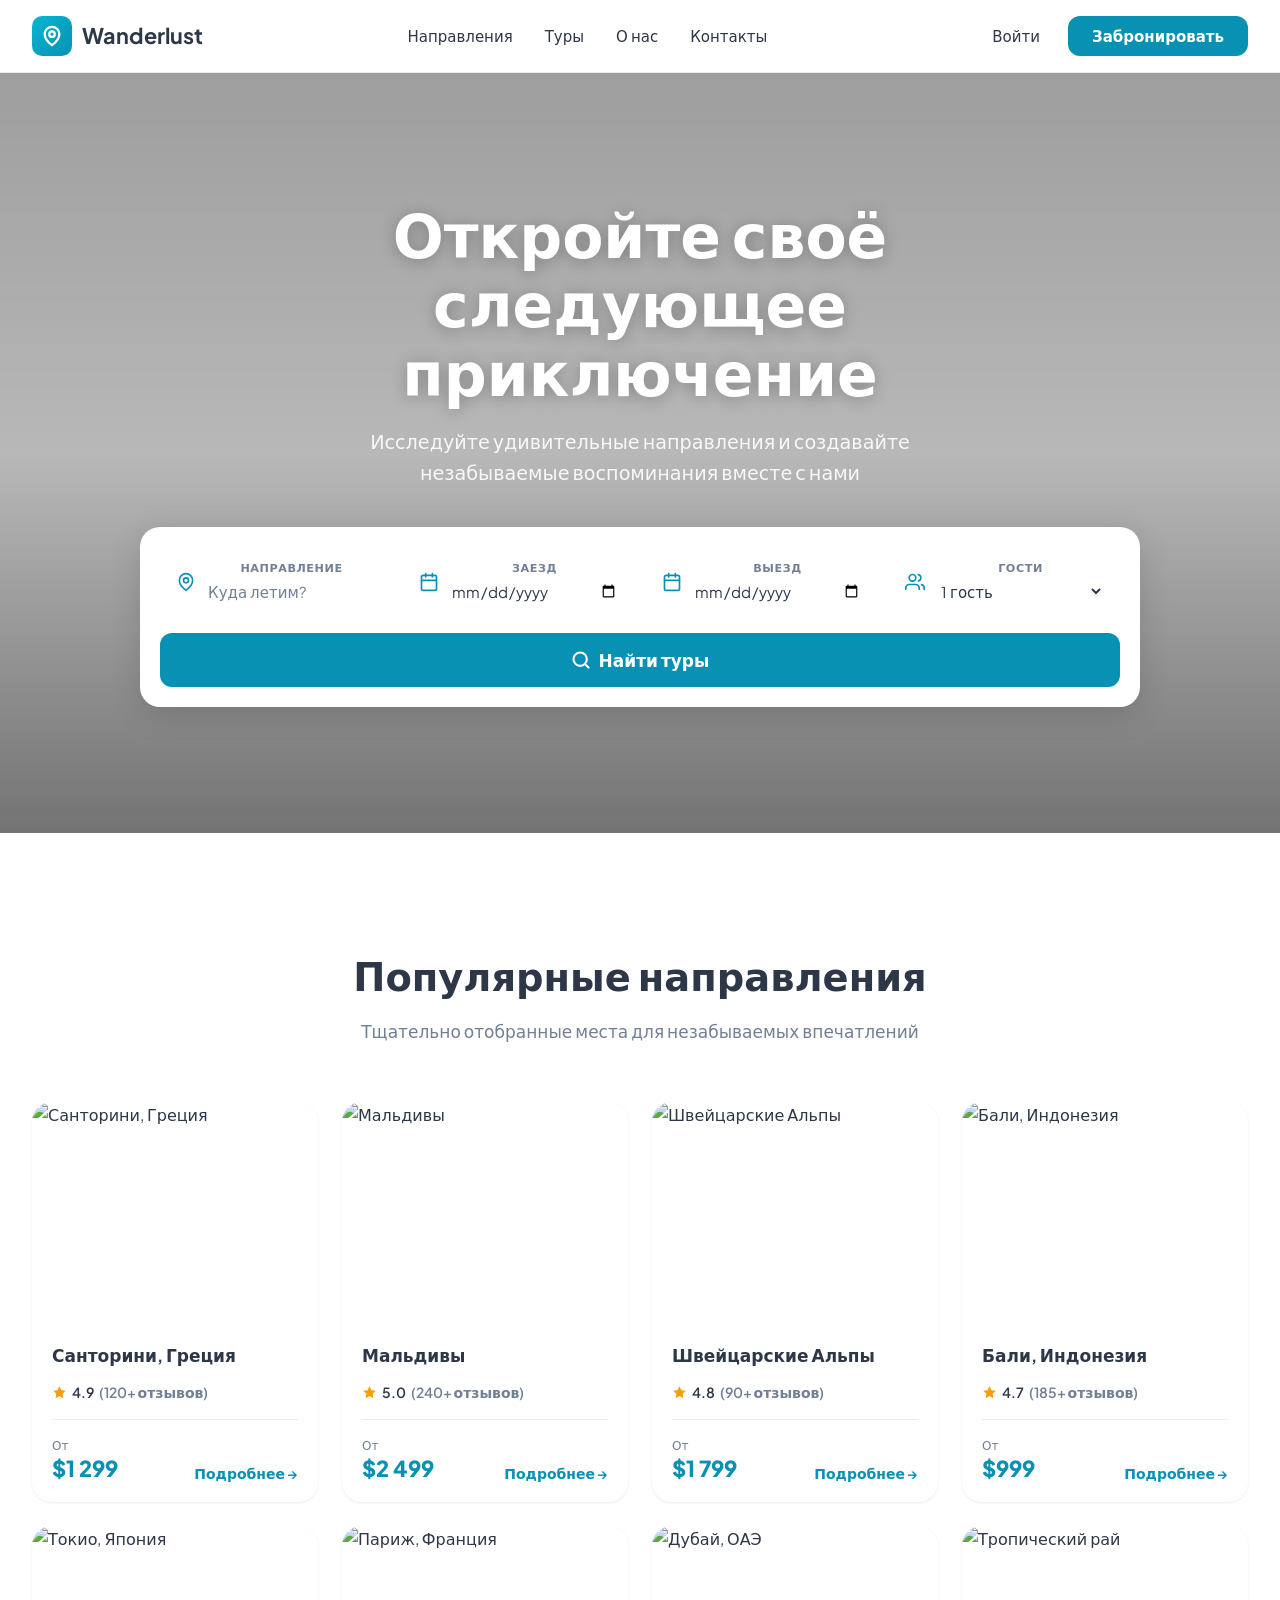
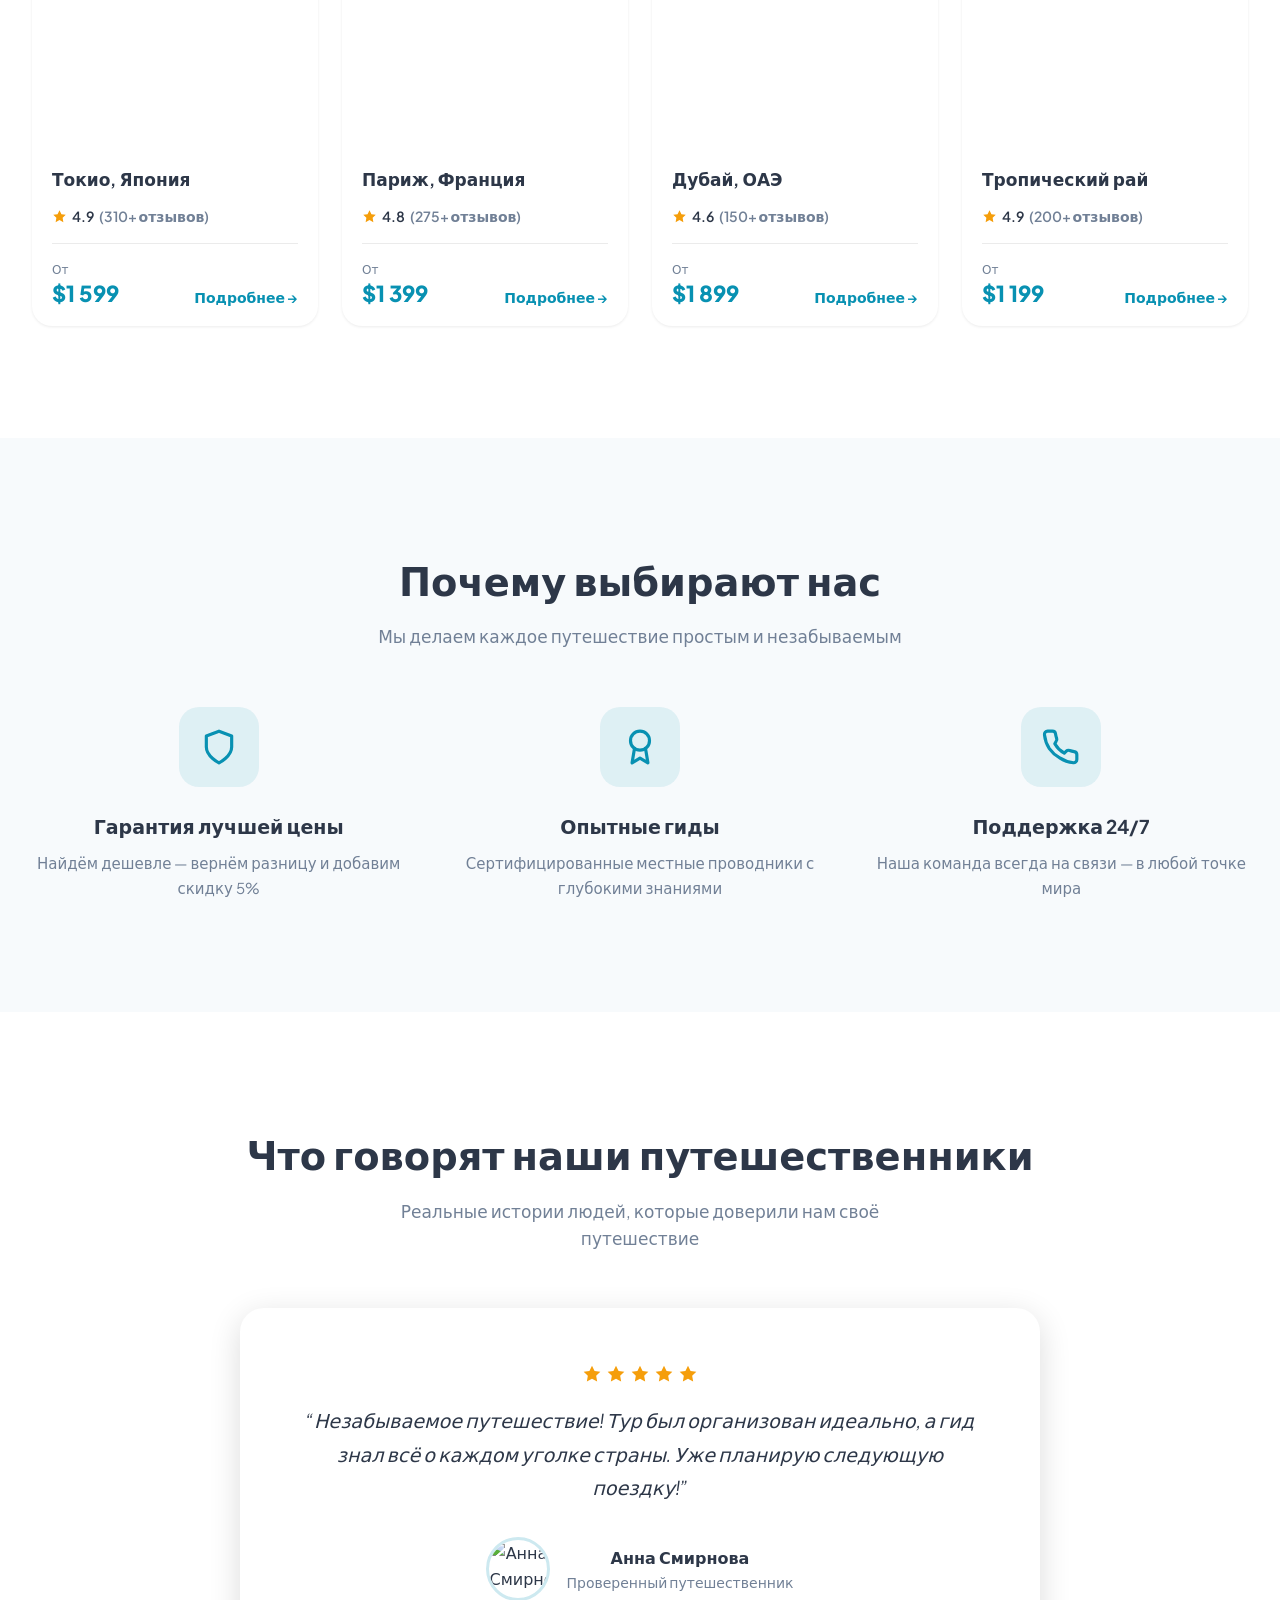
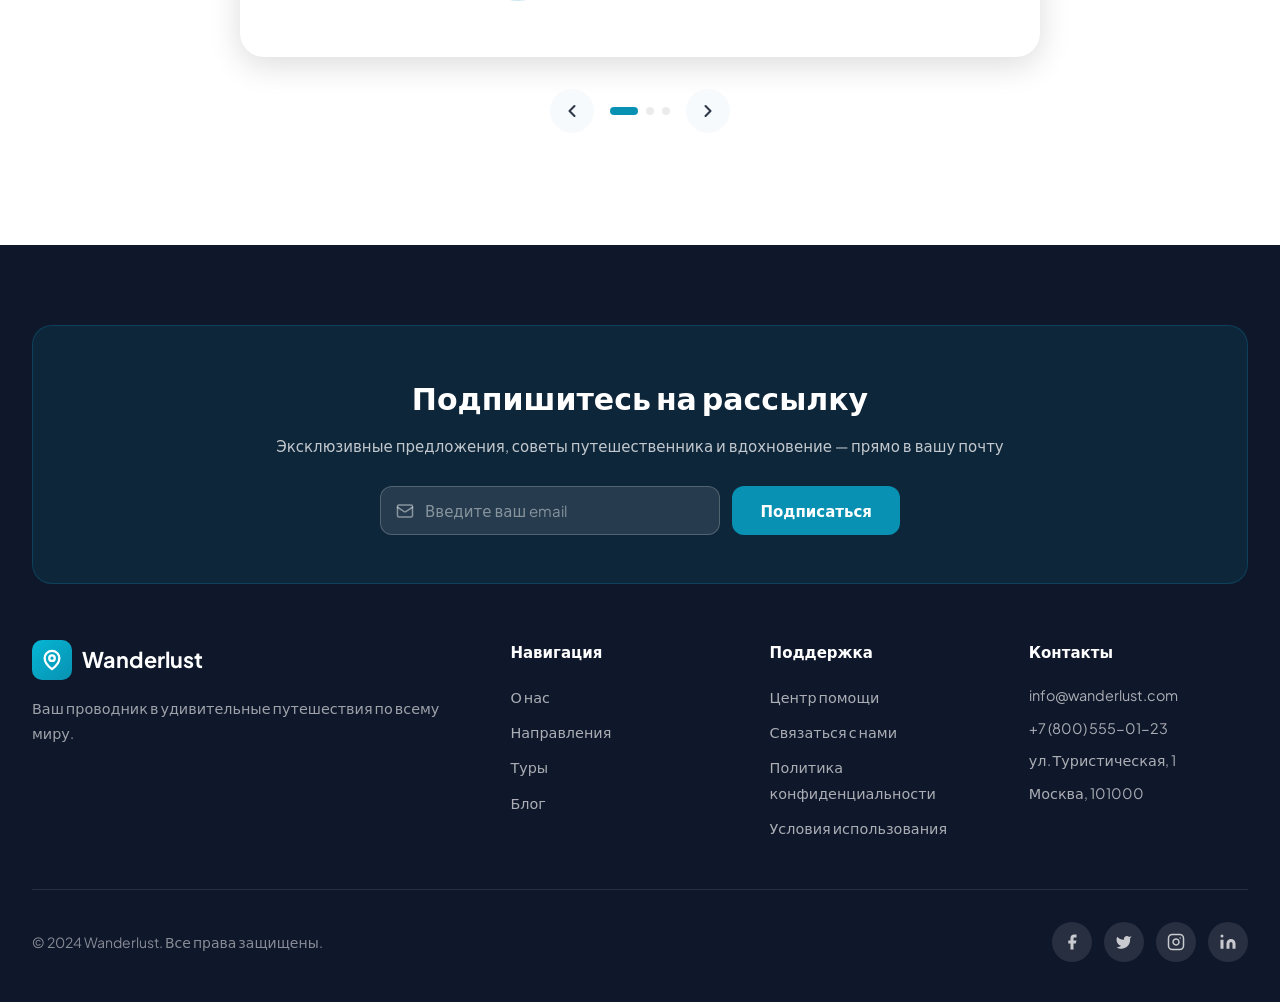
==== index.html @ 2a28f260 "Initial commit: Wanderlust landing page — beautiful travel agency site with search, destinations, te" ====
<!DOCTYPE html>
<html lang="ru">
<head>
  <meta charset="UTF-8" />
  <meta name="viewport" content="width=device-width, initial-scale=1.0" />
  <title>Wanderlust — Туристическое агентство</title>
  <meta name="description" content="Откройте следующее приключение вместе с Wanderlust. Лучшие направления, незабываемые туры и лучшие цены." />
  <link rel="preconnect" href="https://fonts.googleapis.com" />
  <link rel="preconnect" href="https://fonts.gstatic.com" crossorigin />
  <link href="https://fonts.googleapis.com/css2?family=Plus+Jakarta+Sans:wght@400;500;600;700;800&display=swap" rel="stylesheet" />
  <link rel="stylesheet" href="style.css" />
</head>
<body>

  <!-- HEADER -->
  <header class="header" id="header">
    <div class="container header__inner">
      <a href="#" class="logo">
        <div class="logo__icon">
          <svg width="22" height="22" viewBox="0 0 24 24" fill="none" stroke="currentColor" stroke-width="2.5" stroke-linecap="round" stroke-linejoin="round"><path d="M20 10c0 6-8 12-8 12S4 16 4 10a8 8 0 1 1 16 0Z"/><circle cx="12" cy="10" r="3"/></svg>
        </div>
        <span>Wanderlust</span>
      </a>

      <nav class="nav" id="nav">
        <a href="#destinations" class="nav__link">Направления</a>
        <a href="#tours" class="nav__link">Туры</a>
        <a href="#about" class="nav__link">О нас</a>
        <a href="#contact" class="nav__link">Контакты</a>
      </nav>

      <div class="header__actions">
        <button class="btn-ghost">Войти</button>
        <button class="btn-primary">Забронировать</button>
      </div>

      <button class="burger" id="burger" aria-label="Открыть меню">
        <span></span><span></span><span></span>
      </button>
    </div>

    <div class="mobile-nav" id="mobile-nav">
      <a href="#destinations" class="mobile-nav__link">Направления</a>
      <a href="#tours" class="mobile-nav__link">Туры</a>
      <a href="#about" class="mobile-nav__link">О нас</a>
      <a href="#contact" class="mobile-nav__link">Контакты</a>
      <div class="mobile-nav__actions">
        <button class="btn-ghost">Войти</button>
        <button class="btn-primary">Забронировать</button>
      </div>
    </div>
  </header>

  <!-- HERO -->
  <section class="hero">
    <div class="hero__bg" style="background-image: url('https://images.unsplash.com/photo-1603477849227-705c424d1d80?crop=entropy&cs=tinysrgb&fit=max&fm=jpg&q=80&w=1920')">
      <div class="hero__overlay"></div>
    </div>

    <div class="container hero__content">
      <h1 class="hero__title">Откройте своё следующее приключение</h1>
      <p class="hero__subtitle">Исследуйте удивительные направления и создавайте незабываемые воспоминания вместе с нами</p>

      <div class="search-card">
        <div class="search-card__fields">
          <div class="search-field">
            <svg class="search-field__icon" viewBox="0 0 24 24" fill="none" stroke="currentColor" stroke-width="2" stroke-linecap="round" stroke-linejoin="round"><path d="M20 10c0 6-8 12-8 12S4 16 4 10a8 8 0 1 1 16 0Z"/><circle cx="12" cy="10" r="3"/></svg>
            <div class="search-field__body">
              <label>Направление</label>
              <input type="text" placeholder="Куда летим?" />
            </div>
          </div>

          <div class="search-field">
            <svg class="search-field__icon" viewBox="0 0 24 24" fill="none" stroke="currentColor" stroke-width="2" stroke-linecap="round" stroke-linejoin="round"><rect width="18" height="18" x="3" y="4" rx="2" ry="2"/><line x1="16" x2="16" y1="2" y2="6"/><line x1="8" x2="8" y1="2" y2="6"/><line x1="3" x2="21" y1="10" y2="10"/></svg>
            <div class="search-field__body">
              <label>Заезд</label>
              <input type="date" />
            </div>
          </div>

          <div class="search-field">
            <svg class="search-field__icon" viewBox="0 0 24 24" fill="none" stroke="currentColor" stroke-width="2" stroke-linecap="round" stroke-linejoin="round"><rect width="18" height="18" x="3" y="4" rx="2" ry="2"/><line x1="16" x2="16" y1="2" y2="6"/><line x1="8" x2="8" y1="2" y2="6"/><line x1="3" x2="21" y1="10" y2="10"/></svg>
            <div class="search-field__body">
              <label>Выезд</label>
              <input type="date" />
            </div>
          </div>

          <div class="search-field">
            <svg class="search-field__icon" viewBox="0 0 24 24" fill="none" stroke="currentColor" stroke-width="2" stroke-linecap="round" stroke-linejoin="round"><path d="M17 21v-2a4 4 0 0 0-4-4H5a4 4 0 0 0-4 4v2"/><circle cx="9" cy="7" r="4"/><path d="M23 21v-2a4 4 0 0 0-3-3.87"/><path d="M16 3.13a4 4 0 0 1 0 7.75"/></svg>
            <div class="search-field__body">
              <label>Гости</label>
              <select>
                <option>1 гость</option>
                <option>2 гостя</option>
                <option>3 гостя</option>
                <option>4+ гостей</option>
              </select>
            </div>
          </div>
        </div>

        <button class="search-card__btn">
          <svg width="20" height="20" viewBox="0 0 24 24" fill="none" stroke="currentColor" stroke-width="2.5" stroke-linecap="round" stroke-linejoin="round"><circle cx="11" cy="11" r="8"/><path d="m21 21-4.35-4.35"/></svg>
          Найти туры
        </button>
      </div>
    </div>
  </section>

  <!-- ПОПУЛЯРНЫЕ НАПРАВЛЕНИЯ -->
  <section class="section" id="destinations">
    <div class="container">
      <div class="section-header">
        <h2>Популярные направления</h2>
        <p>Тщательно отобранные места для незабываемых впечатлений</p>
      </div>

      <div class="destinations-grid">

        <div class="dest-card">
          <div class="dest-card__img-wrap">
            <img src="https://images.unsplash.com/photo-1533441865127-f4806aaa12cc?crop=entropy&cs=tinysrgb&fit=max&fm=jpg&q=80&w=600" alt="Санторини, Греция" loading="lazy" />
          </div>
          <div class="dest-card__body">
            <h3>Санторини, Греция</h3>
            <div class="dest-card__meta">
              <div class="rating">
                <svg class="star" viewBox="0 0 24 24"><path d="M12 2l3.09 6.26L22 9.27l-5 4.87 1.18 6.88L12 17.77l-6.18 3.25L7 14.14 2 9.27l6.91-1.01L12 2z"/></svg>
                <span>4.9</span>
                <span class="rating__count">(120+ отзывов)</span>
              </div>
            </div>
            <div class="dest-card__footer">
              <div class="dest-card__price">
                <span class="dest-card__price-from">От</span>
                <span class="dest-card__price-val">$1 299</span>
              </div>
              <button class="btn-link">Подробнее →</button>
            </div>
          </div>
        </div>

        <div class="dest-card">
          <div class="dest-card__img-wrap">
            <img src="https://images.unsplash.com/photo-1514282401047-d79a71a590e8?crop=entropy&cs=tinysrgb&fit=max&fm=jpg&q=80&w=600" alt="Мальдивы" loading="lazy" />
          </div>
          <div class="dest-card__body">
            <h3>Мальдивы</h3>
            <div class="dest-card__meta">
              <div class="rating">
                <svg class="star" viewBox="0 0 24 24"><path d="M12 2l3.09 6.26L22 9.27l-5 4.87 1.18 6.88L12 17.77l-6.18 3.25L7 14.14 2 9.27l6.91-1.01L12 2z"/></svg>
                <span>5.0</span>
                <span class="rating__count">(240+ отзывов)</span>
              </div>
            </div>
            <div class="dest-card__footer">
              <div class="dest-card__price">
                <span class="dest-card__price-from">От</span>
                <span class="dest-card__price-val">$2 499</span>
              </div>
              <button class="btn-link">Подробнее →</button>
            </div>
          </div>
        </div>

        <div class="dest-card">
          <div class="dest-card__img-wrap">
            <img src="https://images.unsplash.com/photo-1527668752968-14dc70a27c95?crop=entropy&cs=tinysrgb&fit=max&fm=jpg&q=80&w=600" alt="Швейцарские Альпы" loading="lazy" />
          </div>
          <div class="dest-card__body">
            <h3>Швейцарские Альпы</h3>
            <div class="dest-card__meta">
              <div class="rating">
                <svg class="star" viewBox="0 0 24 24"><path d="M12 2l3.09 6.26L22 9.27l-5 4.87 1.18 6.88L12 17.77l-6.18 3.25L7 14.14 2 9.27l6.91-1.01L12 2z"/></svg>
                <span>4.8</span>
                <span class="rating__count">(90+ отзывов)</span>
              </div>
            </div>
            <div class="dest-card__footer">
              <div class="dest-card__price">
                <span class="dest-card__price-from">От</span>
                <span class="dest-card__price-val">$1 799</span>
              </div>
              <button class="btn-link">Подробнее →</button>
            </div>
          </div>
        </div>

        <div class="dest-card">
          <div class="dest-card__img-wrap">
            <img src="https://images.unsplash.com/photo-1555400038-63f5ba517a47?crop=entropy&cs=tinysrgb&fit=max&fm=jpg&q=80&w=600" alt="Бали, Индонезия" loading="lazy" />
          </div>
          <div class="dest-card__body">
            <h3>Бали, Индонезия</h3>
            <div class="dest-card__meta">
              <div class="rating">
                <svg class="star" viewBox="0 0 24 24"><path d="M12 2l3.09 6.26L22 9.27l-5 4.87 1.18 6.88L12 17.77l-6.18 3.25L7 14.14 2 9.27l6.91-1.01L12 2z"/></svg>
                <span>4.7</span>
                <span class="rating__count">(185+ отзывов)</span>
              </div>
            </div>
            <div class="dest-card__footer">
              <div class="dest-card__price">
                <span class="dest-card__price-from">От</span>
                <span class="dest-card__price-val">$999</span>
              </div>
              <button class="btn-link">Подробнее →</button>
            </div>
          </div>
        </div>

        <div class="dest-card">
          <div class="dest-card__img-wrap">
            <img src="https://images.unsplash.com/photo-1551322120-c697cf88fbdc?crop=entropy&cs=tinysrgb&fit=max&fm=jpg&q=80&w=600" alt="Токио, Япония" loading="lazy" />
          </div>
          <div class="dest-card__body">
            <h3>Токио, Япония</h3>
            <div class="dest-card__meta">
              <div class="rating">
                <svg class="star" viewBox="0 0 24 24"><path d="M12 2l3.09 6.26L22 9.27l-5 4.87 1.18 6.88L12 17.77l-6.18 3.25L7 14.14 2 9.27l6.91-1.01L12 2z"/></svg>
                <span>4.9</span>
                <span class="rating__count">(310+ отзывов)</span>
              </div>
            </div>
            <div class="dest-card__footer">
              <div class="dest-card__price">
                <span class="dest-card__price-from">От</span>
                <span class="dest-card__price-val">$1 599</span>
              </div>
              <button class="btn-link">Подробнее →</button>
            </div>
          </div>
        </div>

        <div class="dest-card">
          <div class="dest-card__img-wrap">
            <img src="https://images.unsplash.com/photo-1511739001486-6bfe10ce785f?crop=entropy&cs=tinysrgb&fit=max&fm=jpg&q=80&w=600" alt="Париж, Франция" loading="lazy" />
          </div>
          <div class="dest-card__body">
            <h3>Париж, Франция</h3>
            <div class="dest-card__meta">
              <div class="rating">
                <svg class="star" viewBox="0 0 24 24"><path d="M12 2l3.09 6.26L22 9.27l-5 4.87 1.18 6.88L12 17.77l-6.18 3.25L7 14.14 2 9.27l6.91-1.01L12 2z"/></svg>
                <span>4.8</span>
                <span class="rating__count">(275+ отзывов)</span>
              </div>
            </div>
            <div class="dest-card__footer">
              <div class="dest-card__price">
                <span class="dest-card__price-from">От</span>
                <span class="dest-card__price-val">$1 399</span>
              </div>
              <button class="btn-link">Подробнее →</button>
            </div>
          </div>
        </div>

        <div class="dest-card">
          <div class="dest-card__img-wrap">
            <img src="https://images.unsplash.com/photo-1512453979798-5ea266f8880c?crop=entropy&cs=tinysrgb&fit=max&fm=jpg&q=80&w=600" alt="Дубай, ОАЭ" loading="lazy" />
          </div>
          <div class="dest-card__body">
            <h3>Дубай, ОАЭ</h3>
            <div class="dest-card__meta">
              <div class="rating">
                <svg class="star" viewBox="0 0 24 24"><path d="M12 2l3.09 6.26L22 9.27l-5 4.87 1.18 6.88L12 17.77l-6.18 3.25L7 14.14 2 9.27l6.91-1.01L12 2z"/></svg>
                <span>4.6</span>
                <span class="rating__count">(150+ отзывов)</span>
              </div>
            </div>
            <div class="dest-card__footer">
              <div class="dest-card__price">
                <span class="dest-card__price-from">От</span>
                <span class="dest-card__price-val">$1 899</span>
              </div>
              <button class="btn-link">Подробнее →</button>
            </div>
          </div>
        </div>

        <div class="dest-card">
          <div class="dest-card__img-wrap">
            <img src="https://images.unsplash.com/photo-1603477849227-705c424d1d80?crop=entropy&cs=tinysrgb&fit=max&fm=jpg&q=80&w=600" alt="Тропический рай" loading="lazy" />
          </div>
          <div class="dest-card__body">
            <h3>Тропический рай</h3>
            <div class="dest-card__meta">
              <div class="rating">
                <svg class="star" viewBox="0 0 24 24"><path d="M12 2l3.09 6.26L22 9.27l-5 4.87 1.18 6.88L12 17.77l-6.18 3.25L7 14.14 2 9.27l6.91-1.01L12 2z"/></svg>
                <span>4.9</span>
                <span class="rating__count">(200+ отзывов)</span>
              </div>
            </div>
            <div class="dest-card__footer">
              <div class="dest-card__price">
                <span class="dest-card__price-from">От</span>
                <span class="dest-card__price-val">$1 199</span>
              </div>
              <button class="btn-link">Подробнее →</button>
            </div>
          </div>
        </div>

      </div>
    </div>
  </section>

  <!-- ПОЧЕМУ МЫ -->
  <section class="section section--alt" id="about">
    <div class="container">
      <div class="section-header">
        <h2>Почему выбирают нас</h2>
        <p>Мы делаем каждое путешествие простым и незабываемым</p>
      </div>

      <div class="features-grid">
        <div class="feature-card">
          <div class="feature-card__icon">
            <svg viewBox="0 0 24 24" fill="none" stroke="currentColor" stroke-width="2" stroke-linecap="round" stroke-linejoin="round"><path d="M12 22s8-4 8-10V5l-8-3-8 3v7c0 6 8 10 8 10z"/></svg>
          </div>
          <h3>Гарантия лучшей цены</h3>
          <p>Найдём дешевле — вернём разницу и добавим скидку 5%</p>
        </div>

        <div class="feature-card">
          <div class="feature-card__icon">
            <svg viewBox="0 0 24 24" fill="none" stroke="currentColor" stroke-width="2" stroke-linecap="round" stroke-linejoin="round"><circle cx="12" cy="8" r="6"/><path d="M15.477 12.89 17 22l-5-3-5 3 1.523-9.11"/></svg>
          </div>
          <h3>Опытные гиды</h3>
          <p>Сертифицированные местные проводники с глубокими знаниями</p>
        </div>

        <div class="feature-card">
          <div class="feature-card__icon">
            <svg viewBox="0 0 24 24" fill="none" stroke="currentColor" stroke-width="2" stroke-linecap="round" stroke-linejoin="round"><path d="M22 16.92v3a2 2 0 0 1-2.18 2 19.79 19.79 0 0 1-8.63-3.07A19.5 19.5 0 0 1 4.64 13a19.79 19.79 0 0 1-3.07-8.67A2 2 0 0 1 3.55 2h3a2 2 0 0 1 2 1.72c.127.96.361 1.903.7 2.81a2 2 0 0 1-.45 2.11L8.09 9.91a16 16 0 0 0 6 6l1.27-1.27a2 2 0 0 1 2.11-.45c.907.339 1.85.573 2.81.7A2 2 0 0 1 22 16.92z"/></svg>
          </div>
          <h3>Поддержка 24/7</h3>
          <p>Наша команда всегда на связи — в любой точке мира</p>
        </div>
      </div>
    </div>
  </section>

  <!-- ОТЗЫВЫ -->
  <section class="section" id="tours">
    <div class="container">
      <div class="section-header">
        <h2>Что говорят наши путешественники</h2>
        <p>Реальные истории людей, которые доверили нам своё путешествие</p>
      </div>

      <div class="testimonials">
        <div class="testimonial-card" id="testimonial-card">
          <div class="testimonial-stars" id="testimonial-stars"></div>
          <blockquote class="testimonial-quote" id="testimonial-quote"></blockquote>
          <div class="testimonial-author">
            <img id="testimonial-avatar" src="" alt="" class="testimonial-avatar" />
            <div>
              <div class="testimonial-name" id="testimonial-name"></div>
              <div class="testimonial-role">Проверенный путешественник</div>
            </div>
          </div>
        </div>

        <div class="testimonial-controls">
          <button class="testimonial-btn" id="prev-btn" aria-label="Предыдущий отзыв">
            <svg width="20" height="20" viewBox="0 0 24 24" fill="none" stroke="currentColor" stroke-width="2.5" stroke-linecap="round" stroke-linejoin="round"><path d="m15 18-6-6 6-6"/></svg>
          </button>
          <div class="testimonial-dots" id="testimonial-dots"></div>
          <button class="testimonial-btn" id="next-btn" aria-label="Следующий отзыв">
            <svg width="20" height="20" viewBox="0 0 24 24" fill="none" stroke="currentColor" stroke-width="2.5" stroke-linecap="round" stroke-linejoin="round"><path d="m9 18 6-6-6-6"/></svg>
          </button>
        </div>
      </div>
    </div>
  </section>

  <!-- FOOTER -->
  <footer class="footer" id="contact">
    <div class="container">

      <div class="newsletter">
        <h3>Подпишитесь на рассылку</h3>
        <p>Эксклюзивные предложения, советы путешественника и вдохновение — прямо в вашу почту</p>
        <div class="newsletter__form">
          <div class="newsletter__input-wrap">
            <svg class="newsletter__icon" viewBox="0 0 24 24" fill="none" stroke="currentColor" stroke-width="2" stroke-linecap="round" stroke-linejoin="round"><rect width="20" height="16" x="2" y="4" rx="2"/><path d="m22 7-8.97 5.7a1.94 1.94 0 0 1-2.06 0L2 7"/></svg>
            <input type="email" placeholder="Введите ваш email" class="newsletter__input" />
          </div>
          <button class="btn-primary newsletter__btn">Подписаться</button>
        </div>
      </div>

      <div class="footer-grid">
        <div class="footer-brand">
          <div class="logo logo--light">
            <div class="logo__icon">
              <svg width="22" height="22" viewBox="0 0 24 24" fill="none" stroke="currentColor" stroke-width="2.5" stroke-linecap="round" stroke-linejoin="round"><path d="M20 10c0 6-8 12-8 12S4 16 4 10a8 8 0 1 1 16 0Z"/><circle cx="12" cy="10" r="3"/></svg>
            </div>
            <span>Wanderlust</span>
          </div>
          <p class="footer-brand__text">Ваш проводник в удивительные путешествия по всему миру.</p>
        </div>

        <div class="footer-col">
          <h4>Навигация</h4>
          <ul>
            <li><a href="#">О нас</a></li>
            <li><a href="#destinations">Направления</a></li>
            <li><a href="#tours">Туры</a></li>
            <li><a href="#">Блог</a></li>
          </ul>
        </div>

        <div class="footer-col">
          <h4>Поддержка</h4>
          <ul>
            <li><a href="#">Центр помощи</a></li>
            <li><a href="#">Связаться с нами</a></li>
            <li><a href="#">Политика конфиденциальности</a></li>
            <li><a href="#">Условия использования</a></li>
          </ul>
        </div>

        <div class="footer-col">
          <h4>Контакты</h4>
          <ul class="footer-col--contacts">
            <li>info@wanderlust.com</li>
            <li>+7 (800) 555-01-23</li>
            <li>ул. Туристическая, 1</li>
            <li>Москва, 101000</li>
          </ul>
        </div>
      </div>

      <div class="footer-bottom">
        <p>© 2024 Wanderlust. Все права защищены.</p>
        <div class="social-links">
          <a href="#" class="social-link" aria-label="Facebook">
            <svg width="18" height="18" viewBox="0 0 24 24" fill="currentColor"><path d="M18 2h-3a5 5 0 0 0-5 5v3H7v4h3v8h4v-8h3l1-4h-4V7a1 1 0 0 1 1-1h3z"/></svg>
          </a>
          <a href="#" class="social-link" aria-label="Twitter">
            <svg width="18" height="18" viewBox="0 0 24 24" fill="currentColor"><path d="M22 4s-.7 2.1-2 3.4c1.6 10-9.4 17.3-18 11.6 2.2.1 4.4-.6 6-2C3 15.5.5 9.6 3 5c2.2 2.6 5.6 4.1 9 4-.9-4.2 4-6.6 7-3.8 1.1 0 3-1.2 3-1.2z"/></svg>
          </a>
          <a href="#" class="social-link" aria-label="Instagram">
            <svg width="18" height="18" viewBox="0 0 24 24" fill="none" stroke="currentColor" stroke-width="2" stroke-linecap="round" stroke-linejoin="round"><rect width="20" height="20" x="2" y="2" rx="5" ry="5"/><path d="M16 11.37A4 4 0 1 1 12.63 8 4 4 0 0 1 16 11.37z"/><line x1="17.5" x2="17.51" y1="6.5" y2="6.5"/></svg>
          </a>
          <a href="#" class="social-link" aria-label="LinkedIn">
            <svg width="18" height="18" viewBox="0 0 24 24" fill="currentColor"><path d="M16 8a6 6 0 0 1 6 6v7h-4v-7a2 2 0 0 0-2-2 2 2 0 0 0-2 2v7h-4v-7a6 6 0 0 1 6-6z"/><rect width="4" height="12" x="2" y="9"/><circle cx="4" cy="4" r="2"/></svg>
          </a>
        </div>
      </div>

    </div>
  </footer>

  <!-- MODAL -->
  <div class="modal-overlay" id="modal-overlay" role="dialog" aria-modal="true" aria-labelledby="modal-title">
    <div class="modal" id="modal">
      <button class="modal__close" id="modal-close" aria-label="Закрыть">
        <svg width="20" height="20" viewBox="0 0 24 24" fill="none" stroke="currentColor" stroke-width="2.5" stroke-linecap="round" stroke-linejoin="round"><path d="M18 6 6 18"/><path d="m6 6 12 12"/></svg>
      </button>
      <div class="modal__img-wrap">
        <img id="modal-img" src="" alt="" />
        <div class="modal__img-overlay"></div>
        <div class="modal__badge" id="modal-badge"></div>
      </div>
      <div class="modal__body">
        <div class="modal__meta">
          <div class="rating" id="modal-rating"></div>
          <span class="modal__price" id="modal-price"></span>
        </div>
        <h2 class="modal__title" id="modal-title"></h2>
        <p class="modal__desc" id="modal-desc"></p>
        <ul class="modal__highlights" id="modal-highlights"></ul>
        <button class="btn-primary modal__cta">Забронировать тур</button>
      </div>
    </div>
  </div>

  <script src="script.js"></script>
</body>
</html>
---- style.css ----
/* ============================================================
   RESET & BASE
   ============================================================ */
*, *::before, *::after {
  box-sizing: border-box;
  margin: 0;
  padding: 0;
  scrollbar-width: none;
}
*::-webkit-scrollbar { display: none; }

:root {
  --primary:        #0891b2;
  --primary-dark:   #0e7490;
  --foreground:     #2d3748;
  --muted:          #718096;
  --border:         rgba(0,0,0,0.08);
  --bg:             #ffffff;
  --bg-alt:         #f7fafc;
  --card:           #ffffff;
  --radius:         0.75rem;
  --radius-xl:      1.25rem;
  --shadow-sm:      0 1px 3px rgba(0,0,0,0.08);
  --shadow-md:      0 4px 16px rgba(0,0,0,0.10);
  --shadow-lg:      0 8px 32px rgba(0,0,0,0.14);
  --transition:     0.25s ease;
  --font:           'Plus Jakarta Sans', system-ui, -apple-system, sans-serif;
}

html {
  font-size: 16px;
  scroll-behavior: smooth;
}

body {
  font-family: var(--font);
  color: var(--foreground);
  background: var(--bg);
  line-height: 1.6;
  -webkit-font-smoothing: antialiased;
}

img { display: block; max-width: 100%; }
a  { text-decoration: none; color: inherit; }
button { cursor: pointer; border: none; background: none; font-family: var(--font); }
input, select { font-family: var(--font); }
ul { list-style: none; }

/* ============================================================
   LAYOUT
   ============================================================ */
.container {
  width: 100%;
  max-width: 1280px;
  margin: 0 auto;
  padding: 0 1.5rem;
}

@media (min-width: 1024px) {
  .container { padding: 0 2rem; }
}

/* ============================================================
   BUTTONS
   ============================================================ */
.btn-primary {
  display: inline-flex;
  align-items: center;
  justify-content: center;
  gap: 0.5rem;
  padding: 0.65rem 1.5rem;
  background: var(--primary);
  color: #fff;
  border-radius: var(--radius);
  font-weight: 600;
  font-size: 0.9375rem;
  transition: background var(--transition), box-shadow var(--transition), transform var(--transition);
  white-space: nowrap;
}
.btn-primary:hover {
  background: var(--primary-dark);
  box-shadow: 0 4px 14px rgba(8,145,178,0.35);
  transform: translateY(-1px);
}
.btn-primary:active { transform: translateY(0); }

.btn-ghost {
  display: inline-flex;
  align-items: center;
  padding: 0.65rem 1.25rem;
  color: var(--foreground);
  font-weight: 500;
  font-size: 0.9375rem;
  border-radius: var(--radius);
  transition: color var(--transition), background var(--transition);
}
.btn-ghost:hover { color: var(--primary); background: var(--bg-alt); }

.btn-link {
  color: var(--primary);
  font-size: 0.875rem;
  font-weight: 600;
  transition: color var(--transition);
  background: none;
  border: none;
  cursor: pointer;
}
.btn-link:hover { color: var(--primary-dark); }

/* ============================================================
   LOGO
   ============================================================ */
.logo {
  display: inline-flex;
  align-items: center;
  gap: 0.6rem;
  font-size: 1.35rem;
  font-weight: 700;
  color: var(--foreground);
  transition: opacity var(--transition);
}
.logo:hover { opacity: 0.85; }

.logo__icon {
  width: 40px;
  height: 40px;
  flex-shrink: 0;
  background: linear-gradient(135deg, #06b6d4, #0891b2);
  border-radius: 10px;
  display: flex;
  align-items: center;
  justify-content: center;
  color: #fff;
}

.logo--light { color: #fff; }

/* ============================================================
   HEADER
   ============================================================ */
.header {
  position: sticky;
  top: 0;
  z-index: 100;
  background: rgba(255,255,255,0.97);
  backdrop-filter: blur(10px);
  -webkit-backdrop-filter: blur(10px);
  border-bottom: 1px solid var(--border);
  transition: box-shadow var(--transition);
}
.header.scrolled { box-shadow: var(--shadow-md); }

.header__inner {
  display: flex;
  align-items: center;
  justify-content: space-between;
  height: 72px;
  gap: 1rem;
}

/* Nav */
.nav {
  display: none;
  align-items: center;
  gap: 2rem;
}
@media (min-width: 768px) { .nav { display: flex; } }

.nav__link {
  font-weight: 500;
  font-size: 0.9375rem;
  color: var(--foreground);
  transition: color var(--transition);
  position: relative;
}
.nav__link::after {
  content: '';
  position: absolute;
  bottom: -4px;
  left: 0;
  width: 0;
  height: 2px;
  background: var(--primary);
  border-radius: 2px;
  transition: width var(--transition);
}
.nav__link:hover { color: var(--primary); }
.nav__link:hover::after { width: 100%; }

/* Header actions */
.header__actions {
  display: none;
  align-items: center;
  gap: 0.5rem;
}
@media (min-width: 768px) { .header__actions { display: flex; } }

/* Burger */
.burger {
  display: flex;
  flex-direction: column;
  justify-content: center;
  align-items: center;
  gap: 5px;
  width: 40px;
  height: 40px;
  padding: 6px;
  border-radius: var(--radius);
  transition: background var(--transition);
}
.burger:hover { background: var(--bg-alt); }
.burger span {
  display: block;
  width: 22px;
  height: 2px;
  background: var(--foreground);
  border-radius: 2px;
  transition: transform var(--transition), opacity var(--transition);
  transform-origin: center;
}
.burger.open span:nth-child(1) { transform: translateY(7px) rotate(45deg); }
.burger.open span:nth-child(2) { opacity: 0; transform: scaleX(0); }
.burger.open span:nth-child(3) { transform: translateY(-7px) rotate(-45deg); }

@media (min-width: 768px) { .burger { display: none; } }

/* Mobile nav */
.mobile-nav {
  display: flex;
  flex-direction: column;
  gap: 0;
  background: #fff;
  border-top: 1px solid var(--border);
  max-height: 0;
  overflow: hidden;
  transition: max-height 0.35s ease, padding 0.35s ease;
}
.mobile-nav.open {
  max-height: 400px;
  padding: 1rem 0 1.5rem;
}

.mobile-nav__link {
  display: block;
  padding: 0.75rem 1.5rem;
  font-weight: 500;
  color: var(--foreground);
  font-size: 1rem;
  transition: color var(--transition), background var(--transition);
}
.mobile-nav__link:hover { color: var(--primary); background: var(--bg-alt); }

.mobile-nav__actions {
  display: flex;
  gap: 0.75rem;
  padding: 1rem 1.5rem 0;
}
.mobile-nav__actions .btn-ghost { flex: 1; justify-content: center; }
.mobile-nav__actions .btn-primary { flex: 1; }

@media (min-width: 768px) { .mobile-nav { display: none !important; } }

/* ============================================================
   HERO
   ============================================================ */
.hero {
  position: relative;
  min-height: 580px;
  height: calc(100svh - 72px);
  max-height: 760px;
  display: flex;
  align-items: center;
  overflow: hidden;
}

.hero__bg {
  position: absolute;
  inset: 0;
  background-size: cover;
  background-position: center;
  will-change: transform;
}
.hero__overlay {
  position: absolute;
  inset: 0;
  background: linear-gradient(to bottom, rgba(0,0,0,0.38) 0%, rgba(0,0,0,0.28) 50%, rgba(0,0,0,0.55) 100%);
}

.hero__content {
  position: relative;
  z-index: 2;
  display: flex;
  flex-direction: column;
  align-items: center;
  text-align: center;
  padding-top: 2rem;
  padding-bottom: 2rem;
  width: 100%;
}

.hero__title {
  font-size: clamp(1.75rem, 5vw, 3.75rem);
  font-weight: 800;
  color: #fff;
  line-height: 1.15;
  max-width: 820px;
  margin-bottom: 1.25rem;
  text-shadow: 0 2px 16px rgba(0,0,0,0.25);
}

.hero__subtitle {
  font-size: clamp(1rem, 2vw, 1.2rem);
  color: rgba(255,255,255,0.9);
  max-width: 560px;
  margin-bottom: 2.5rem;
  font-weight: 400;
}

/* Search card */
.search-card {
  width: 100%;
  max-width: 1000px;
  background: #fff;
  border-radius: var(--radius-xl);
  box-shadow: var(--shadow-lg);
  padding: 1.25rem;
}

.search-card__fields {
  display: grid;
  grid-template-columns: 1fr;
  gap: 0.75rem;
}

@media (min-width: 640px) {
  .search-card__fields { grid-template-columns: 1fr 1fr; }
}
@media (min-width: 1024px) {
  .search-card__fields { grid-template-columns: repeat(4, 1fr); }
}

.search-field {
  display: flex;
  align-items: center;
  gap: 0.75rem;
  padding: 0.75rem 1rem;
  border-radius: var(--radius);
  transition: background var(--transition);
}
.search-field:hover { background: var(--bg-alt); }

.search-field__icon {
  width: 20px;
  height: 20px;
  flex-shrink: 0;
  color: var(--primary);
}

.search-field__body {
  flex: 1;
  min-width: 0;
}
.search-field__body label {
  display: block;
  font-size: 0.7rem;
  font-weight: 700;
  text-transform: uppercase;
  letter-spacing: 0.05em;
  color: var(--muted);
  margin-bottom: 2px;
}
.search-field__body input,
.search-field__body select {
  width: 100%;
  border: none;
  outline: none;
  background: transparent;
  font-size: 0.9375rem;
  color: var(--foreground);
}
.search-field__body input::placeholder { color: var(--muted); }
.search-field__body select { cursor: pointer; }

.search-card__btn {
  display: flex;
  align-items: center;
  justify-content: center;
  gap: 0.5rem;
  width: 100%;
  margin-top: 1rem;
  padding: 1rem 1.5rem;
  background: var(--primary);
  color: #fff;
  border-radius: var(--radius);
  font-size: 1.0625rem;
  font-weight: 700;
  transition: background var(--transition), box-shadow var(--transition), transform var(--transition);
}
.search-card__btn:hover {
  background: var(--primary-dark);
  box-shadow: 0 4px 18px rgba(8,145,178,0.4);
  transform: translateY(-1px);
}
.search-card__btn svg { transition: transform var(--transition); }
.search-card__btn:hover svg { transform: scale(1.15); }

/* ============================================================
   SECTIONS
   ============================================================ */
.section {
  padding: 5rem 0;
}
@media (min-width: 1024px) { .section { padding: 7rem 0; }
}

.section--alt { background: var(--bg-alt); }

.section-header {
  text-align: center;
  margin-bottom: 3.5rem;
}
.section-header h2 {
  font-size: clamp(1.6rem, 3vw, 2.5rem);
  font-weight: 800;
  color: var(--foreground);
  margin-bottom: 0.75rem;
}
.section-header p {
  font-size: 1.0625rem;
  color: var(--muted);
  max-width: 560px;
  margin: 0 auto;
}

/* ============================================================
   DESTINATIONS GRID
   ============================================================ */
.destinations-grid {
  display: grid;
  grid-template-columns: 1fr;
  gap: 1.5rem;
}
@media (min-width: 480px) {
  .destinations-grid { grid-template-columns: repeat(2, 1fr); }
}
@media (min-width: 1024px) {
  .destinations-grid { grid-template-columns: repeat(4, 1fr); }
}

/* Destination card */
.dest-card {
  background: var(--card);
  border-radius: var(--radius-xl);
  overflow: hidden;
  box-shadow: var(--shadow-sm);
  transition: box-shadow var(--transition), transform var(--transition);
  cursor: pointer;
}
.dest-card:hover {
  box-shadow: var(--shadow-lg);
  transform: translateY(-4px);
}

.dest-card__img-wrap {
  position: relative;
  height: 220px;
  overflow: hidden;
}
.dest-card__img-wrap img {
  width: 100%;
  height: 100%;
  object-fit: cover;
  transition: transform 0.5s ease;
}
.dest-card:hover .dest-card__img-wrap img { transform: scale(1.08); }

.dest-card__body {
  padding: 1.25rem;
}
.dest-card__body h3 {
  font-size: 1.0625rem;
  font-weight: 700;
  margin-bottom: 0.75rem;
  color: var(--foreground);
}

.dest-card__meta { margin-bottom: 1rem; }

.rating {
  display: flex;
  align-items: center;
  gap: 0.3rem;
}
.star {
  width: 15px;
  height: 15px;
  fill: #f59e0b;
  flex-shrink: 0;
}
.rating span { font-size: 0.875rem; font-weight: 600; }
.rating__count { color: var(--muted); font-weight: 400; }

.dest-card__footer {
  display: flex;
  align-items: flex-end;
  justify-content: space-between;
  border-top: 1px solid var(--border);
  padding-top: 1rem;
}
.dest-card__price-from {
  display: block;
  font-size: 0.75rem;
  color: var(--muted);
}
.dest-card__price-val {
  display: block;
  font-size: 1.375rem;
  font-weight: 800;
  color: var(--primary);
  line-height: 1.2;
}

/* ============================================================
   FEATURES
   ============================================================ */
.features-grid {
  display: grid;
  grid-template-columns: 1fr;
  gap: 2rem;
}
@media (min-width: 768px) {
  .features-grid { grid-template-columns: repeat(3, 1fr); gap: 3rem; }
}

.feature-card {
  text-align: center;
  transition: transform var(--transition);
}
.feature-card:hover { transform: translateY(-6px); }

.feature-card__icon {
  width: 80px;
  height: 80px;
  background: rgba(8,145,178,0.1);
  border-radius: 1.25rem;
  display: flex;
  align-items: center;
  justify-content: center;
  margin: 0 auto 1.5rem;
  transition: background var(--transition), box-shadow var(--transition);
}
.feature-card__icon svg {
  width: 38px;
  height: 38px;
  color: var(--primary);
  transition: color var(--transition);
}
.feature-card:hover .feature-card__icon {
  background: var(--primary);
  box-shadow: 0 8px 24px rgba(8,145,178,0.35);
}
.feature-card:hover .feature-card__icon svg { color: #fff; }

.feature-card h3 {
  font-size: 1.1875rem;
  font-weight: 700;
  margin-bottom: 0.625rem;
}
.feature-card p {
  color: var(--muted);
  line-height: 1.65;
  font-size: 0.9375rem;
}

/* ============================================================
   TESTIMONIALS
   ============================================================ */
.testimonials { max-width: 800px; margin: 0 auto; }

.testimonial-card {
  background: var(--card);
  border-radius: 1.5rem;
  box-shadow: var(--shadow-lg);
  padding: 2.5rem 2rem;
  text-align: center;
  transition: opacity 0.3s ease, transform 0.3s ease;
}
@media (min-width: 768px) { .testimonial-card { padding: 3.5rem 4rem; }
}

.testimonial-card.fade-out { opacity: 0; transform: translateY(8px); }

.testimonial-stars {
  display: flex;
  justify-content: center;
  gap: 0.25rem;
  margin-bottom: 1.25rem;
}
.testimonial-stars .star { width: 20px; height: 20px; }

.testimonial-quote {
  font-size: clamp(1rem, 2.5vw, 1.2rem);
  color: var(--foreground);
  font-style: italic;
  line-height: 1.75;
  margin-bottom: 2rem;
}
.testimonial-quote::before { content: "“"; }
.testimonial-quote::after  { content: "”"; }

.testimonial-author {
  display: flex;
  align-items: center;
  justify-content: center;
  gap: 1rem;
}
.testimonial-avatar {
  width: 64px;
  height: 64px;
  border-radius: 50%;
  object-fit: cover;
  border: 3px solid rgba(8,145,178,0.2);
  flex-shrink: 0;
}
.testimonial-name { font-weight: 700; font-size: 1rem; color: var(--foreground); }
.testimonial-role { font-size: 0.875rem; color: var(--muted); }

.testimonial-controls {
  display: flex;
  align-items: center;
  justify-content: center;
  gap: 1rem;
  margin-top: 2rem;
}

.testimonial-btn {
  width: 44px;
  height: 44px;
  border-radius: 50%;
  background: var(--bg-alt);
  display: flex;
  align-items: center;
  justify-content: center;
  color: var(--foreground);
  transition: background var(--transition), color var(--transition), transform var(--transition);
  flex-shrink: 0;
}
.testimonial-btn:hover {
  background: rgba(8,145,178,0.12);
  color: var(--primary);
  transform: scale(1.08); }

.testimonial-dots {
  display: flex;
  gap: 0.5rem;
  align-items: center;
}
.testimonial-dot {
  height: 8px;
  border-radius: 4px;
  background: var(--border);
  border: none;
  cursor: pointer;
  transition: background var(--transition), width var(--transition);
  width: 8px;
}
.testimonial-dot.active {
  background: var(--primary);
  width: 28px;
}

/* ============================================================
   FOOTER
   ============================================================ */
.footer {
  background: #0f172a;
  color: #fff;
  padding: 4rem 0 2rem;
}
@media (min-width: 1024px) { .footer { padding: 5rem 0 2.5rem; }
}

/* Newsletter */
.newsletter {
  background: rgba(8,145,178,0.12);
  border: 1px solid rgba(8,145,178,0.25);
  border-radius: var(--radius-xl);
  padding: 2.5rem 2rem;
  text-align: center;
  margin-bottom: 3.5rem;
}
@media (min-width: 768px) { .newsletter { padding: 3rem 4rem; }
}

.newsletter h3 {
  font-size: clamp(1.375rem, 3vw, 1.875rem);
  font-weight: 800;
  margin-bottom: 0.75rem;
}
.newsletter p {
  color: rgba(255,255,255,0.75);
  margin-bottom: 1.75rem;
  font-size: 0.9375rem;
}

.newsletter__form {
  display: flex;
  flex-direction: column;
  gap: 0.75rem;
  max-width: 520px;
  margin: 0 auto;
}
@media (min-width: 540px) {
  .newsletter__form { flex-direction: row; }
}

.newsletter__input-wrap {
  position: relative;
  flex: 1;
}
.newsletter__icon {
  position: absolute;
  left: 1rem;
  top: 50%;
  transform: translateY(-50%);
  width: 18px;
  height: 18px;
  color: rgba(255,255,255,0.45);
  pointer-events: none;
}
.newsletter__input {
  width: 100%;
  padding: 0.875rem 1rem 0.875rem 2.75rem;
  background: rgba(255,255,255,0.1);
  border: 1px solid rgba(255,255,255,0.2);
  border-radius: var(--radius);
  color: #fff;
  font-size: 0.9375rem;
  outline: none;
  transition: border-color var(--transition);
}
.newsletter__input::placeholder { color: rgba(255,255,255,0.45); }
.newsletter__input:focus { border-color: var(--primary); }

.newsletter__btn {
  padding: 0.875rem 1.75rem;
  font-size: 0.9375rem;
  border-radius: var(--radius);
  white-space: nowrap;
}

/* Footer grid */
.footer-grid {
  display: grid;
  grid-template-columns: 1fr;
  gap: 2.5rem;
  margin-bottom: 3rem;
}
@media (min-width: 640px) {
  .footer-grid { grid-template-columns: repeat(2, 1fr); }
}
@media (min-width: 1024px) {
  .footer-grid { grid-template-columns: 2fr 1fr 1fr 1fr; }
}

.footer-brand .logo { margin-bottom: 1rem; }
.footer-brand__text { color: rgba(255,255,255,0.6); line-height: 1.7; font-size: 0.9rem; }

.footer-col h4 {
  font-size: 0.9375rem;
  font-weight: 700;
  margin-bottom: 1.25rem;
  color: #fff;
}
.footer-col ul { display: flex; flex-direction: column; gap: 0.6rem; }
.footer-col ul li a {
  color: rgba(255,255,255,0.65);
  font-size: 0.9rem;
  transition: color var(--transition);
}
.footer-col ul li a:hover { color: var(--primary); }
.footer-col--contacts li { color: rgba(255,255,255,0.65); font-size: 0.9rem; }

/* Footer bottom */
.footer-bottom {
  display: flex;
  flex-direction: column;
  align-items: center;
  gap: 1.25rem;
  padding-top: 2rem;
  border-top: 1px solid rgba(255,255,255,0.1);
  text-align: center;
}
@media (min-width: 640px) {
  .footer-bottom {
    flex-direction: row;
    justify-content: space-between;
    text-align: left;
  }
}

.footer-bottom p { color: rgba(255,255,255,0.5); font-size: 0.875rem; }

.social-links { display: flex; gap: 0.75rem; }

.social-link {
  width: 40px;
  height: 40px;
  border-radius: 50%;
  background: rgba(255,255,255,0.1);
  display: flex;
  align-items: center;
  justify-content: center;
  color: rgba(255,255,255,0.75);
  transition: background var(--transition), color var(--transition), transform var(--transition);
}
.social-link:hover {
  background: var(--primary);
  color: #fff;
  transform: translateY(-2px);
}

/* ============================================================
   MODAL
   ============================================================ */
.modal-overlay {
  position: fixed;
  inset: 0;
  z-index: 200;
  background: rgba(0,0,0,0.55);
  backdrop-filter: blur(4px);
  -webkit-backdrop-filter: blur(4px);
  display: flex;
  align-items: center;
  justify-content: center;
  padding: 1rem;
  opacity: 0;
  pointer-events: none;
  transition: opacity 0.3s ease;
}
.modal-overlay.open {
  opacity: 1;
  pointer-events: all;
}

.modal {
  background: #fff;
  border-radius: 1.5rem;
  overflow: hidden;
  width: 100%;
  max-width: 600px;
  max-height: 90svh;
  overflow-y: auto;
  box-shadow: 0 24px 64px rgba(0,0,0,0.22);
  transform: translateY(24px) scale(0.97);
  transition: transform 0.3s ease;
  position: relative;
}
.modal-overlay.open .modal {
  transform: translateY(0) scale(1);
}

.modal__close {
  position: absolute;
  top: 1rem;
  right: 1rem;
  z-index: 10;
  width: 38px;
  height: 38px;
  border-radius: 50%;
  background: rgba(0,0,0,0.45);
  color: #fff;
  display: flex;
  align-items: center;
  justify-content: center;
  transition: background var(--transition), transform var(--transition);
  flex-shrink: 0;
}
.modal__close:hover { background: rgba(0,0,0,0.65); transform: scale(1.1); }

.modal__img-wrap {
  position: relative;
  height: 260px;
  overflow: hidden;
}
@media (min-width: 480px) { .modal__img-wrap { height: 320px; }
}

.modal__img-wrap img {
  width: 100%;
  height: 100%;
  object-fit: cover;
  display: block;
}
.modal__img-overlay {
  position: absolute;
  inset: 0;
  background: linear-gradient(to top, rgba(0,0,0,0.45) 0%, transparent 60%);
}

.modal__badge {
  position: absolute;
  bottom: 1rem;
  left: 1.25rem;
  background: var(--primary);
  color: #fff;
  font-size: 0.8rem;
  font-weight: 700;
  padding: 0.3rem 0.75rem;
  border-radius: 2rem;
  letter-spacing: 0.03em;
}

.modal__body { padding: 1.75rem 1.5rem 2rem; }
@media (min-width: 480px) { .modal__body { padding: 2rem 2rem 2.5rem; }
}

.modal__meta {
  display: flex;
  align-items: center;
  justify-content: space-between;
  margin-bottom: 0.75rem;
  flex-wrap: wrap;
  gap: 0.5rem;
}

.modal__price {
  font-size: 1.5rem;
  font-weight: 800;
  color: var(--primary);
}

.modal__title {
  font-size: clamp(1.3rem, 4vw, 1.75rem);
  font-weight: 800;
  color: var(--foreground);
  margin-bottom: 1rem;
}

.modal__desc {
  color: var(--muted);
  line-height: 1.75;
  font-size: 0.9375rem;
  margin-bottom: 1.5rem;
}

.modal__highlights {
  display: flex;
  flex-direction: column;
  gap: 0.5rem;
  margin-bottom: 1.75rem;
}
.modal__highlights li {
  display: flex;
  align-items: center;
  gap: 0.6rem;
  font-size: 0.9rem;
  color: var(--foreground);
}
.modal__highlights li::before {
  content: '';
  width: 8px;
  height: 8px;
  border-radius: 50%;
  background: var(--primary);
  flex-shrink: 0;
}

.modal__cta { width: 100%; padding: 1rem; font-size: 1rem; border-radius: var(--radius); }

/* ============================================================
   SCROLL-IN ANIMATIONS
   ============================================================ */
.reveal {
  opacity: 0;
  transform: translateY(24px);
  transition: opacity 0.55s ease, transform 0.55s ease;
}
.reveal.visible {
  opacity: 1;
  transform: translateY(0);
}
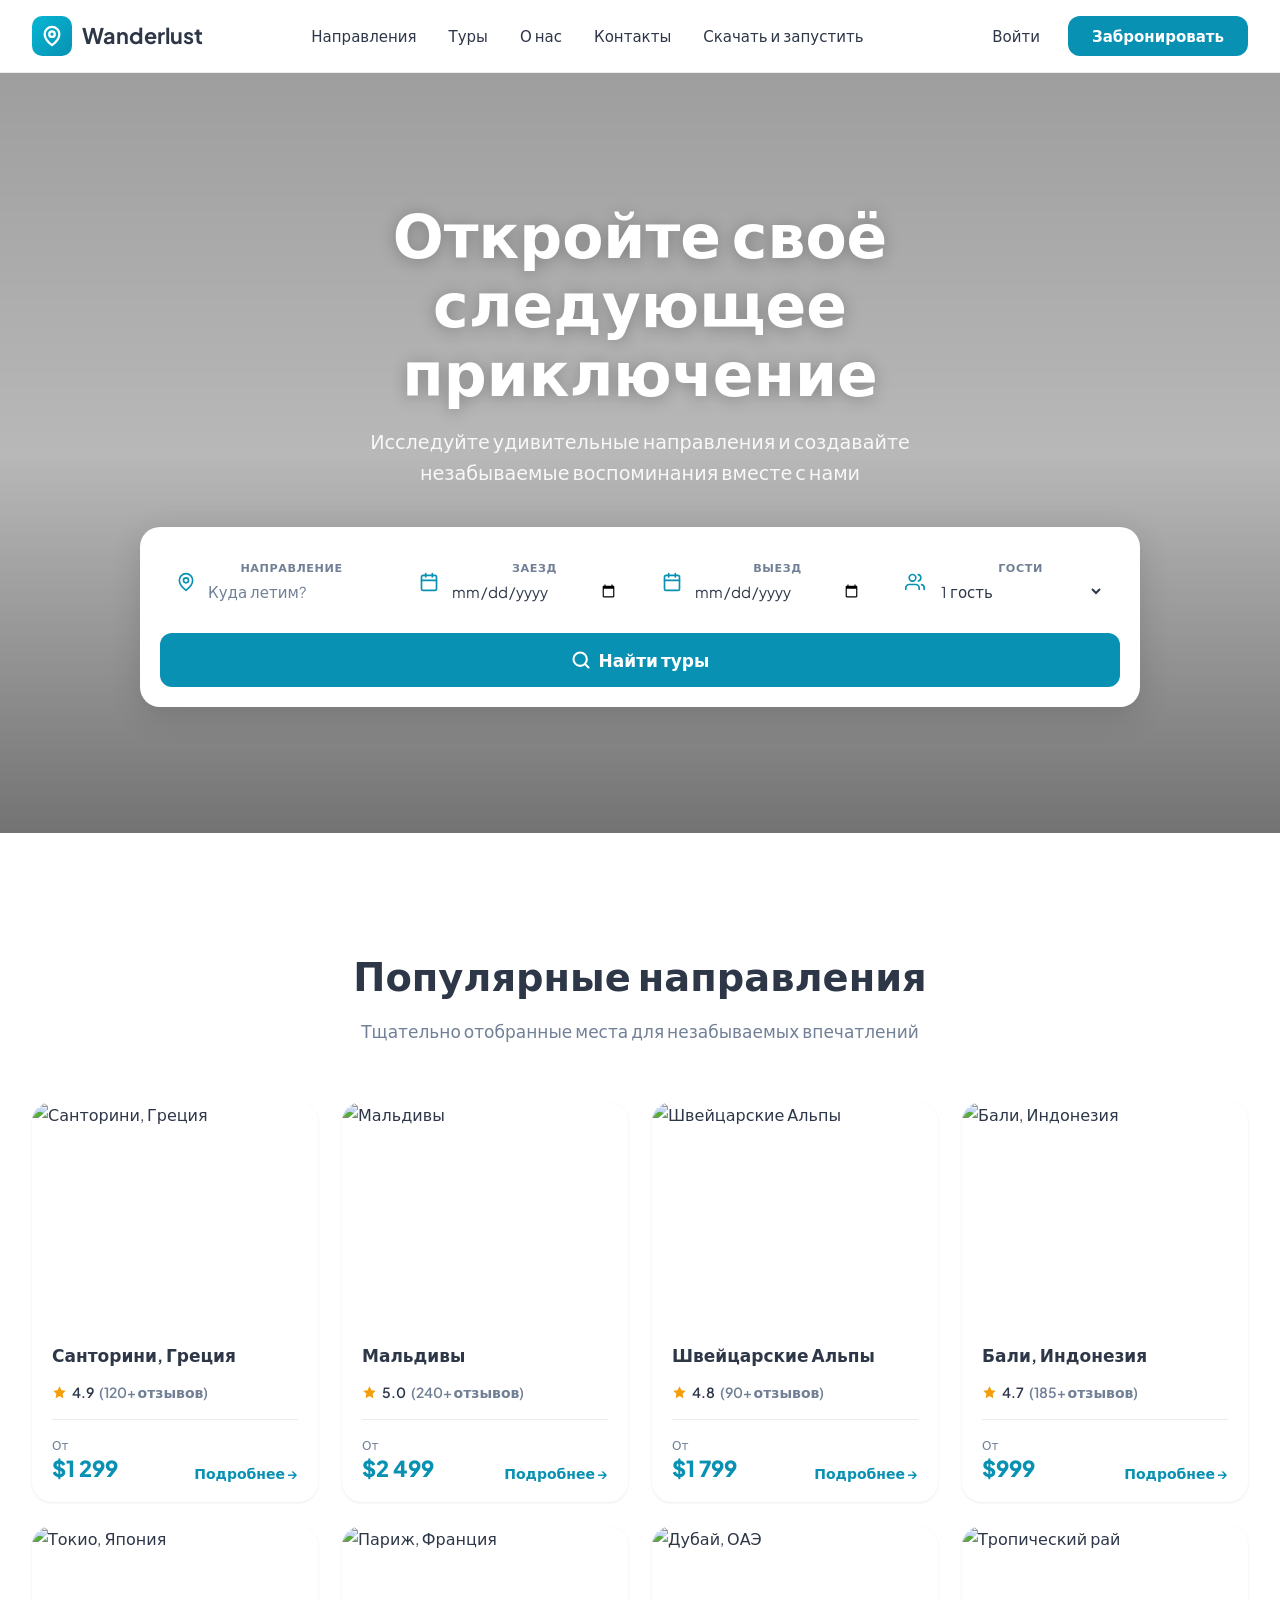
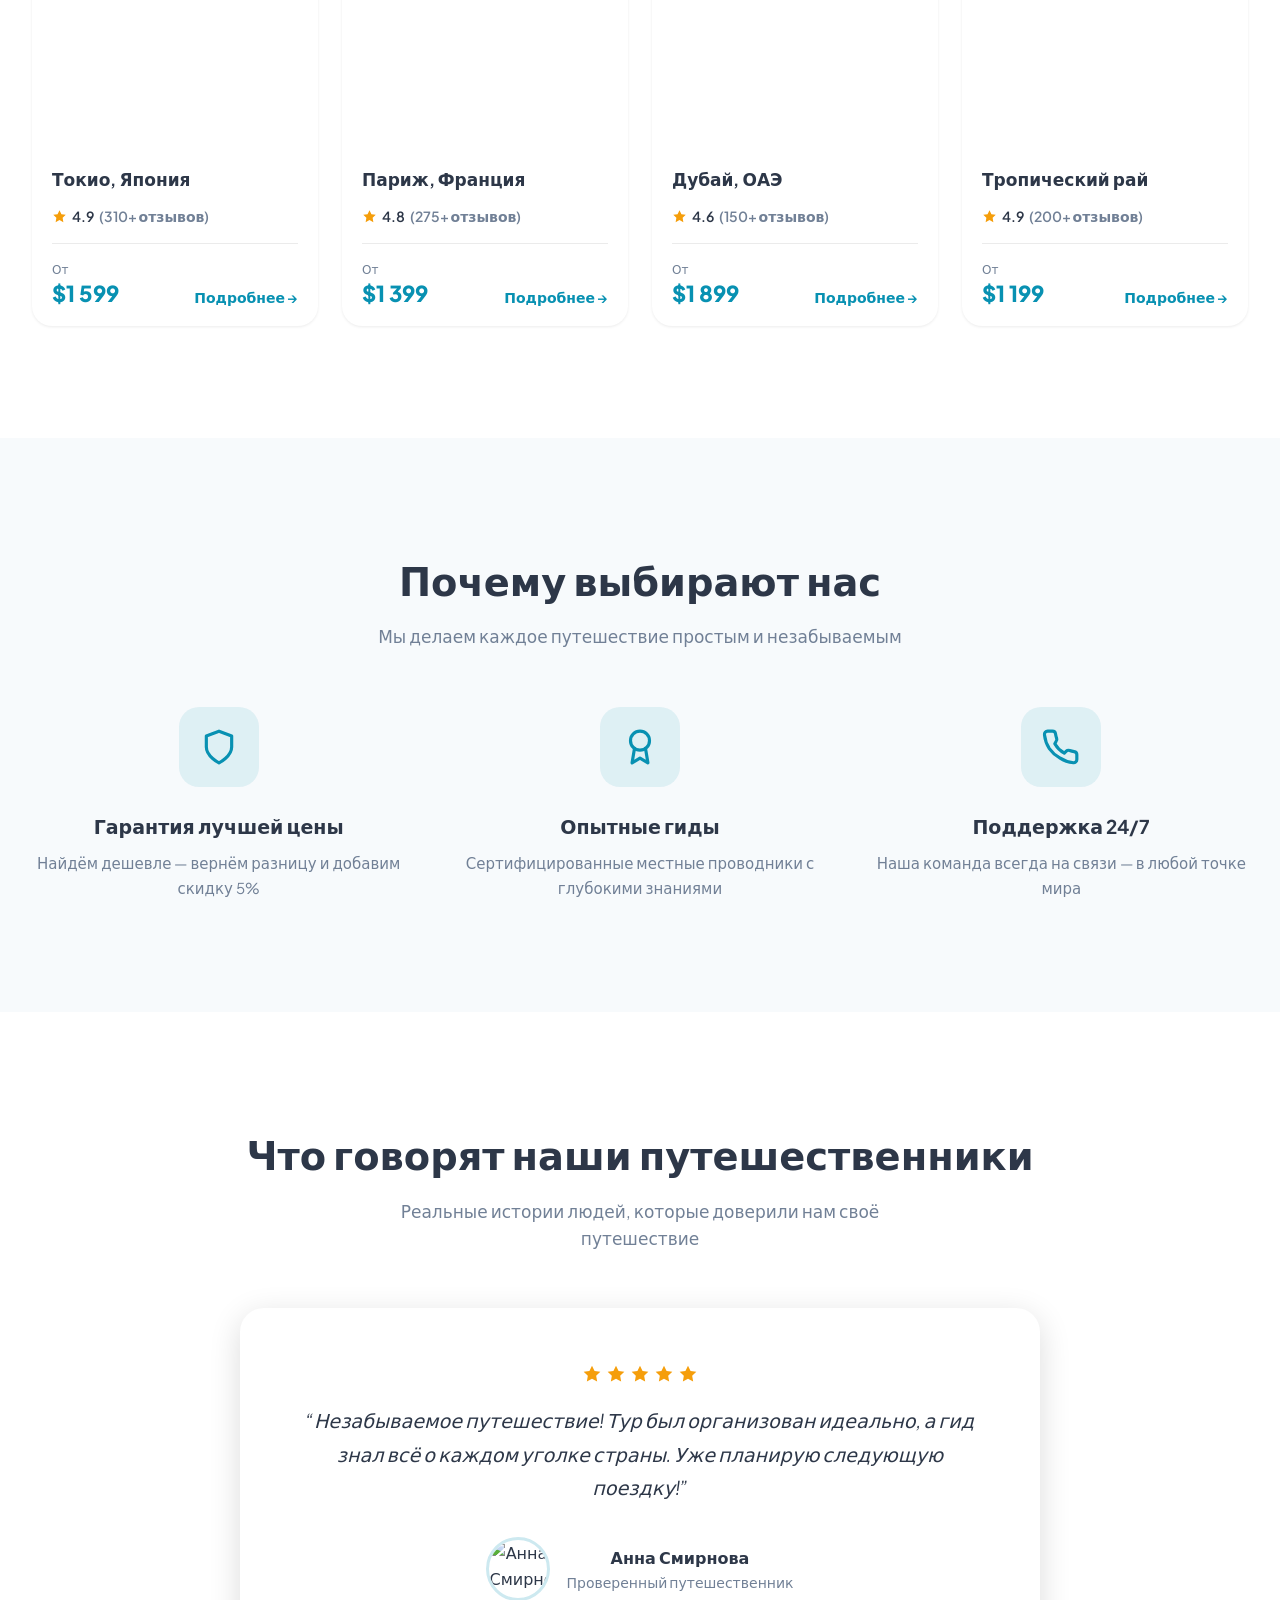
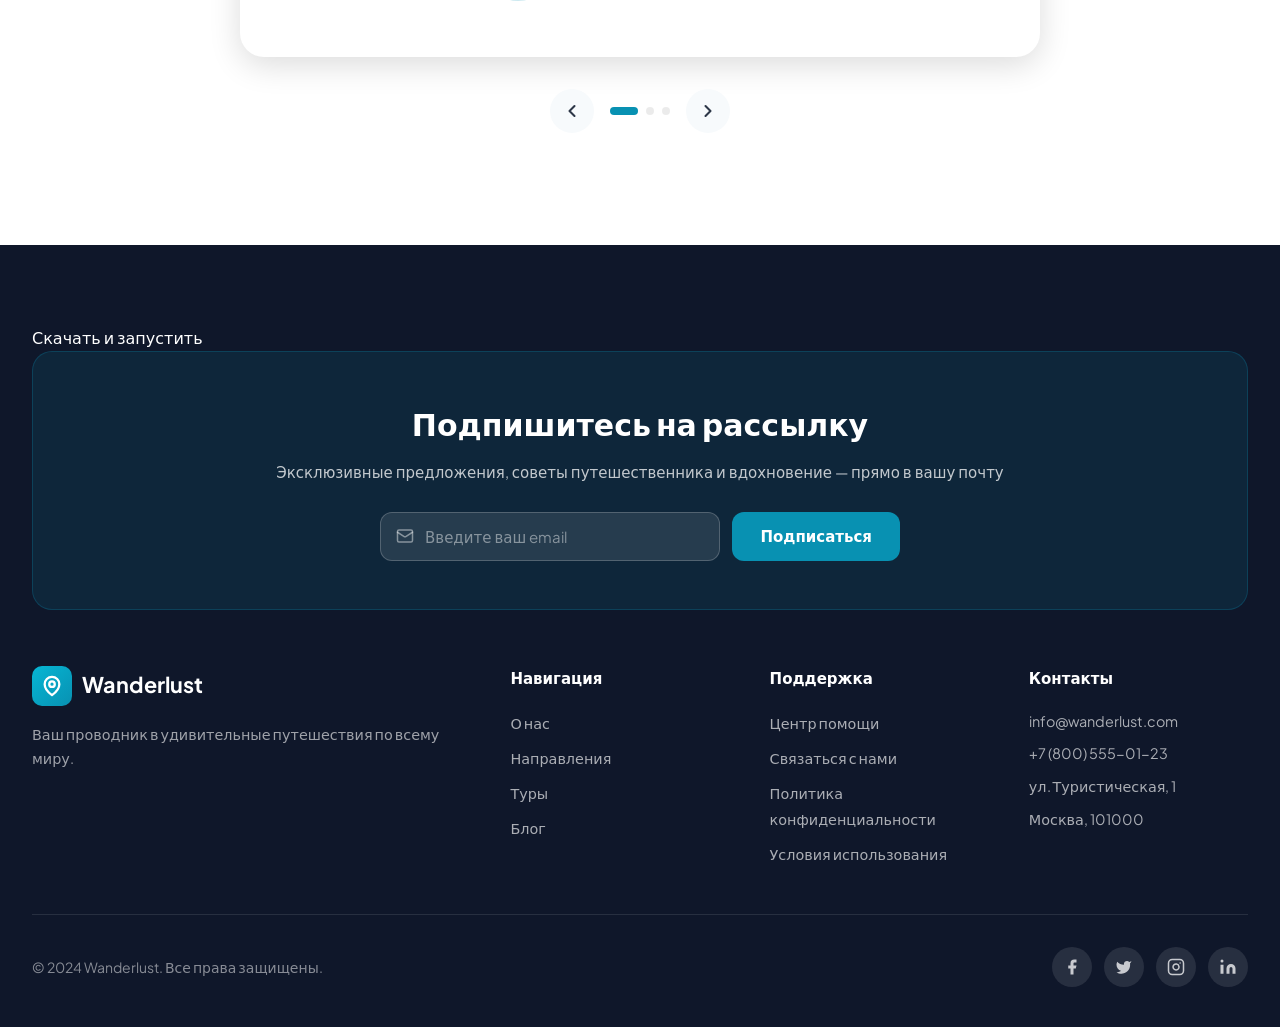
==== commit 908eb0ad: "docs: publish setup guides for macOS, Windows, and Linux" ====
--- a/index.html
+++ b/index.html
@@ -27,6 +27,7 @@
         <a href="#tours" class="nav__link">Туры</a>
         <a href="#about" class="nav__link">О нас</a>
         <a href="#contact" class="nav__link">Контакты</a>
+        <a class="nav__link" data-install-guide href="start.html">Скачать и запустить</a>
       </nav>
 
       <div class="header__actions">
@@ -378,7 +379,7 @@
   </section>
 
   <!-- FOOTER -->
-  <footer class="footer" id="contact">
+  <footer class="footer" id="contact"><p class="container"><a data-install-guide href="start.html">Скачать и запустить</a></p>
     <div class="container">
 
       <div class="newsletter">
